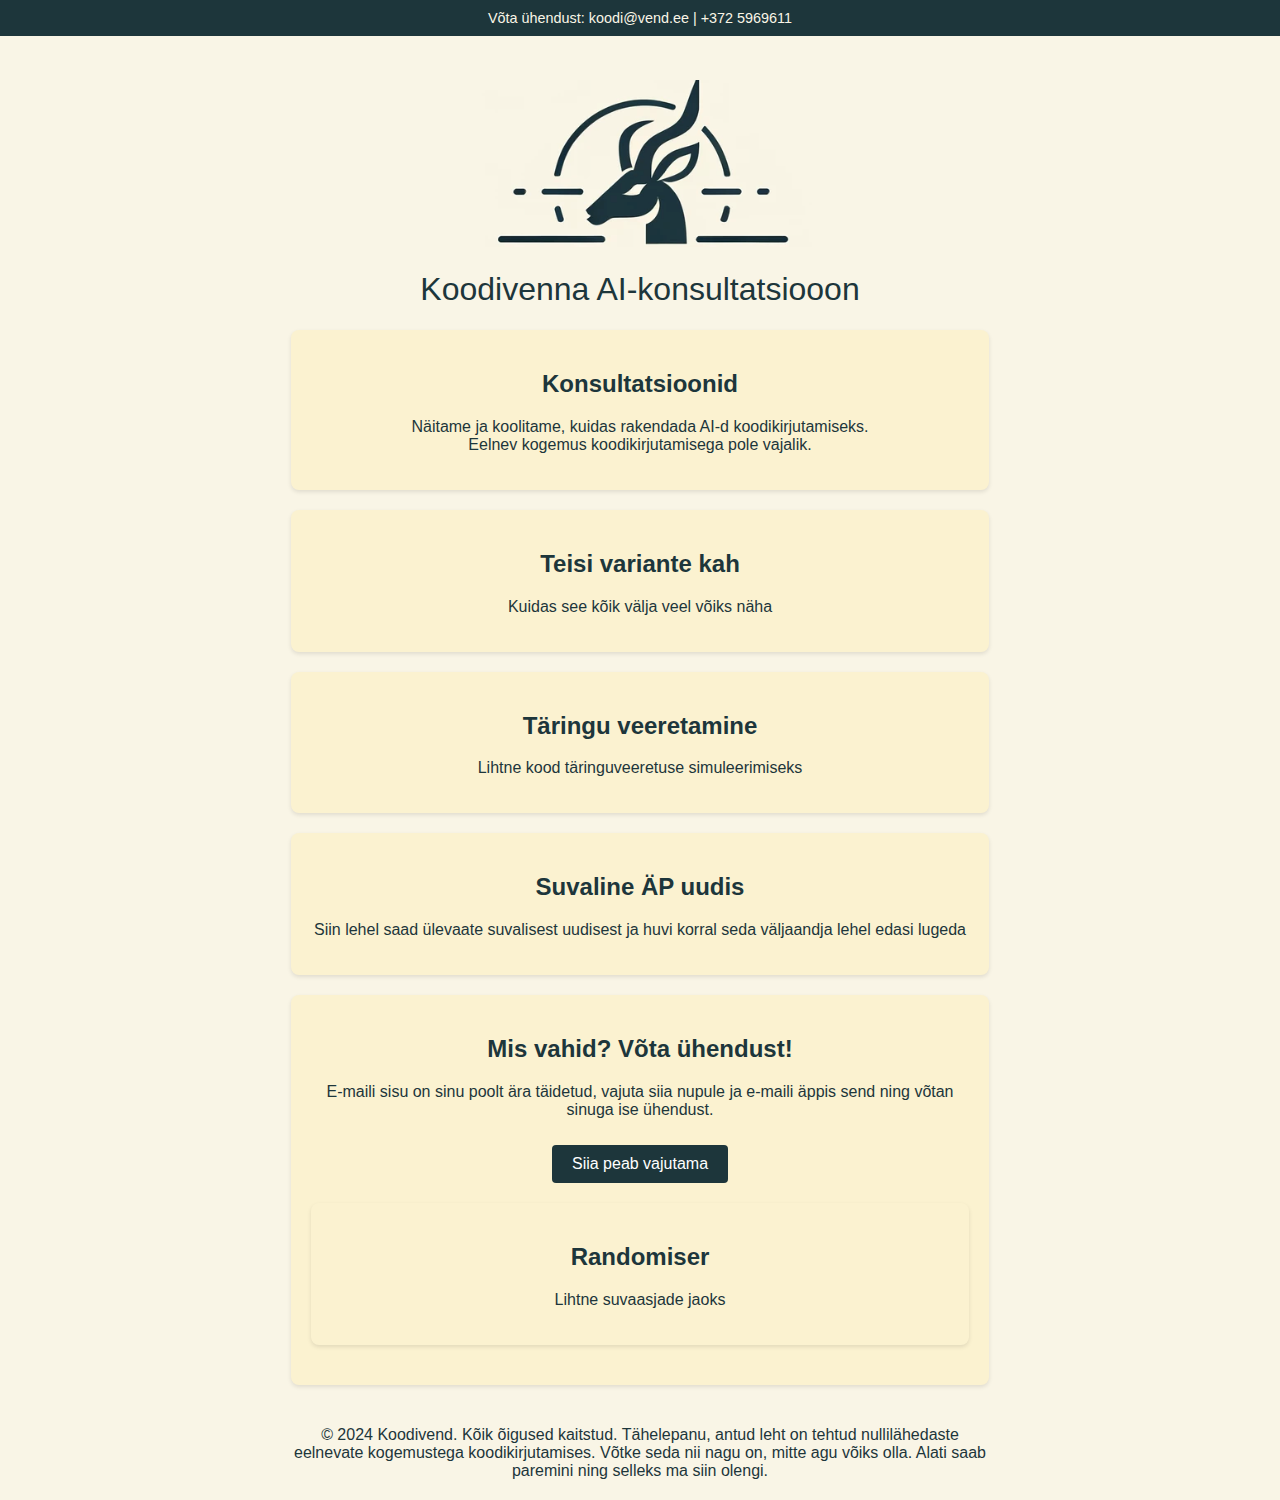
==== index.html @ 5a173334 "enlish" ====
<!DOCTYPE html>
<html lang="en">
<head>
    <meta charset="UTF-8">
    <meta name="viewport" content="width=device-width, initial-scale=1.0">
    <title>Koodivendd</title>
    <link rel="stylesheet" href="styles.css">
</head>
<body>
    <div class="page-wrapper">
    <div id="top-bar-placeholder"></div>
    <div id="header-placeholder"></div>
    <div class="container">
        <div class="content-block">
            <a href="content1.html">
                 <h2>Konsultatsioonid</h2>
                 <p>Näitame ja koolitame, kuidas rakendada AI-d koodikirjutamiseks.<br> Eelnev kogemus koodikirjutamisega pole vajalik.</br></p>
            </a>
        </div>
        <div class="content-block">
            <a href="content2.html">
                <h2>Teisi variante kah</h2>
                <p>Kuidas see kõik välja veel võiks näha</p>
            </a>
            </div>
            <div class="content-block">
                <a href="content3.html">
                    <h2>Täringu veeretamine</h2>
                    <p>Lihtne kood täringuveeretuse simuleerimiseks</p>
                </a>
            </div>
            <div class="content-block">
                <a href="content4.html">
                    <h2>Suvaline  ÄP uudis</h2>
                    <p>Siin lehel saad ülevaate suvalisest uudisest ja huvi korral seda väljaandja lehel edasi lugeda</p>
                </a>
                </div>
        <div class="content-block">
            <h2>Mis vahid? Võta ühendust!</h2>
            <p>E-maili sisu on sinu poolt ära täidetud, vajuta siia nupule ja e-maili äppis send ning võtan sinuga ise ühendust.</p>
            <a href="mailto:allarsiir@live.com?subject=p%C3%A4ring%20koodivennale&body=tere,%20r%C3%A4%C3%A4gime%20l%C3%A4hemalt%20koolituse%20v%C3%B5imalusest.">
                <button type="button">Siia peab vajutama</button>
            </a>
            <div class="content-block">
                <a href="content5.html">
                    <h2>Randomiser</h2>
                    <p>Lihtne suvaasjade jaoks</p>
                </a>
            </div>
        </div>
    </div>
</div>
    <div id="bottom-bar-placeholder"></div>
    <script src="top-bar-scroll.js"></script>
</body>
</html>
---- styles.css ----
html, body {
    font-family: Gill Sans, sans-serif;
    margin: 0;
    padding: 0;
    background-color: #f9f5e6;
    color: #1d363b; /* Corrected font color */
    height: 100%; /* Ensure full height */
    display: flex;
    flex-direction: column;
    align-items: center;
}
body {
    min-height: 100vh; /* Ensure body takes full height */
    display: flex;
    flex-direction: column;
    justify-content: space-between; /* Ensure content is spaced with footer at the bottom */
}
.page-wrapper {
    display: flex;
    flex-direction: column;
    width: 100%;
    max-width: 700px;
    flex: 1;
    align-items: center;
    margin-top: 20px; /* Offset for fixed top bar */
}
.top-bar {
    width: 100%;
    background-color: #1d363b;
    color: #f9f5e6;
    padding: 10px 0;
    text-align: center;
    font-size: 0.9em;
    position: fixed;
    top: 0;
    left: 0;
    z-index: 1000; /* Ensure it stays on top */
    box-sizing: border-box;
    transition: transform 0.3s ease-in-out; /* Smooth hide/show transition */
}

.top-bar.hidden {
    transform: translateY(-100%); /* Hide the top bar by moving it up */
}

.top-bar .contact-info a {
    color: #ffffff;
    text-decoration: none;
}

.header-container {
    width: 100%;
    max-width: 700px;
    background-color: #f9f5e6;
    padding: 20px;
    box-sizing: border-box;
    text-align: center;
    margin-top: 40px; /* Add margin to account for fixed top bar */
}

.logo {
    max-width: 100%;
    height: auto;
    margin: 0 auto;
}

.title {
    font-size: 2em;
    margin: 1px 0;
    margin-top: 20px;
}

.container {
    width: 100%;
    max-width: 700px;
    background-color: #f9f5e6;
    padding: 1px;
    box-sizing: border-box;
    text-align: center;
    margin-top: -20px; /* Adjust spacing as needed */
}

.content-block {
    margin: 20px 0;
    padding: 20px;
    background-color: #fbf2d0;
    border-radius: 8px;
    box-shadow: 0 2px 4px rgba(0, 0, 0, 0.1);
    text-align: center;
}

.content-block h2, .content-block p {
    text-align: center;
}

.content-block a {
    color: inherit; /* Inherit the text color */
    text-decoration: none; /* Remove underline from link */
}

.content-block a:hover {
    text-decoration: underline; /* Underline on hover */
}

.content-block a:visited {
    text-decoration: none; /* Ensure visited links do not have an underline */
}

/* Button Styles */
button, a button {
    margin-top: 10px;
    padding: 10px 20px;
    background-color: #1d363b !important;
    color: #ffffff !important;
    border: none !important;
    border-radius: 4px !important;
    cursor: pointer !important;
    font-size: 1em !important;
}

button:hover, a button:hover {
    background-color: #34495e !important;
}

/* Bottom Bar Styles */
.bottom-bar {
    width: 100%;
    max-width: 700px;
    background-color: #f9f5e6;
    color: #1d363b;
    text-align: center;
    padding: 20px 0;
    box-sizing: border-box;
    margin-top: auto; /* Pushes the bottom bar to the bottom */
}

.bottom-bar-container {
    width: 100%;
    max-width: 700px;
    margin: 0 auto;
    text-align: center;
}

/* Add these styles at the end of your styles.css */

/* Special styles for content2.html */
.special-content-block {
    display: flex;
    flex-direction: column; /* Change to column to stack the menu on top */
    padding: 20px;
    background-color: #fbf2d0;
    border-radius: 8px;
    box-shadow: 0 2px 4px rgba(0, 0, 0, 0.1);
    text-align: left; /* Align content to the left */
}

.special-content-block .category-menu {
    display: flex; /* Align buttons horizontally */
    justify-content: space-between;
    margin-bottom: 20px; /* Space between menu and content */
    width: 100%;
}

.special-content-block .category-menu ul {
    list-style: none;
    padding: 0;
    margin: 0;
    width: 100%;
    display: flex; /* Align list items horizontally */
    justify-content: space-between;
}

.special-content-block .category-menu li {
    flex: 1; /* Each list item takes equal space */
    margin-right: 10px; /* Space between buttons */
}

.special-content-block .category-menu li:last-child {
    margin-right: 0; /* Remove right margin for the last item */
}
.special-content-block .category-menu a {
    display: block;
    padding: 10px 15px;
    text-align: center;
    background-color: #e6d3a9; /* A darker shade of the content block background */
    color: #1d363b;
    text-decoration: none;
    font-weight: bold;
    border-radius: 4px;
    transition: background-color 0.3s, color 0.3s; /* Smooth transition for hover effect */
    width: 100%;
    box-sizing: border-box;
}

.special-content-block .category-menu a:hover {
    background-color: #1d363b; /* Turn background to dark */
    color: #ffffff; /* Turn text to white */
}

.special-content-block .category-content {
    flex: 1; /* Take the remaining space */
}
/* Styles for the special content block category menu buttons */
.special-content-block .category-menu ul {
    list-style: none;
    padding: 0;
    margin: 0;
    width: 100%;
    display: flex; /* Align list items horizontally */
    justify-content: space-between;
}

.special-content-block .category-menu li {
    flex: 1; /* Each list item takes equal space */
    margin-right: 10px; /* Space between buttons */
}

.special-content-block .category-menu a {
    display: block;
    padding: 10px 15px;
    background-color: #e6d3a9; /* A darker shade of the content block background */
    color: #1d363b;
    text-decoration: none;
    font-weight: bold;
    border-radius: 4px;
    transition: background-color 0.3s, color 0.3s; /* Smooth transition for hover effect */
}

.special-content-block .category-menu a:hover {
    background-color: #1d363b; /* Turn background to dark */
    color: #ffffff; /* Turn text to white */
}
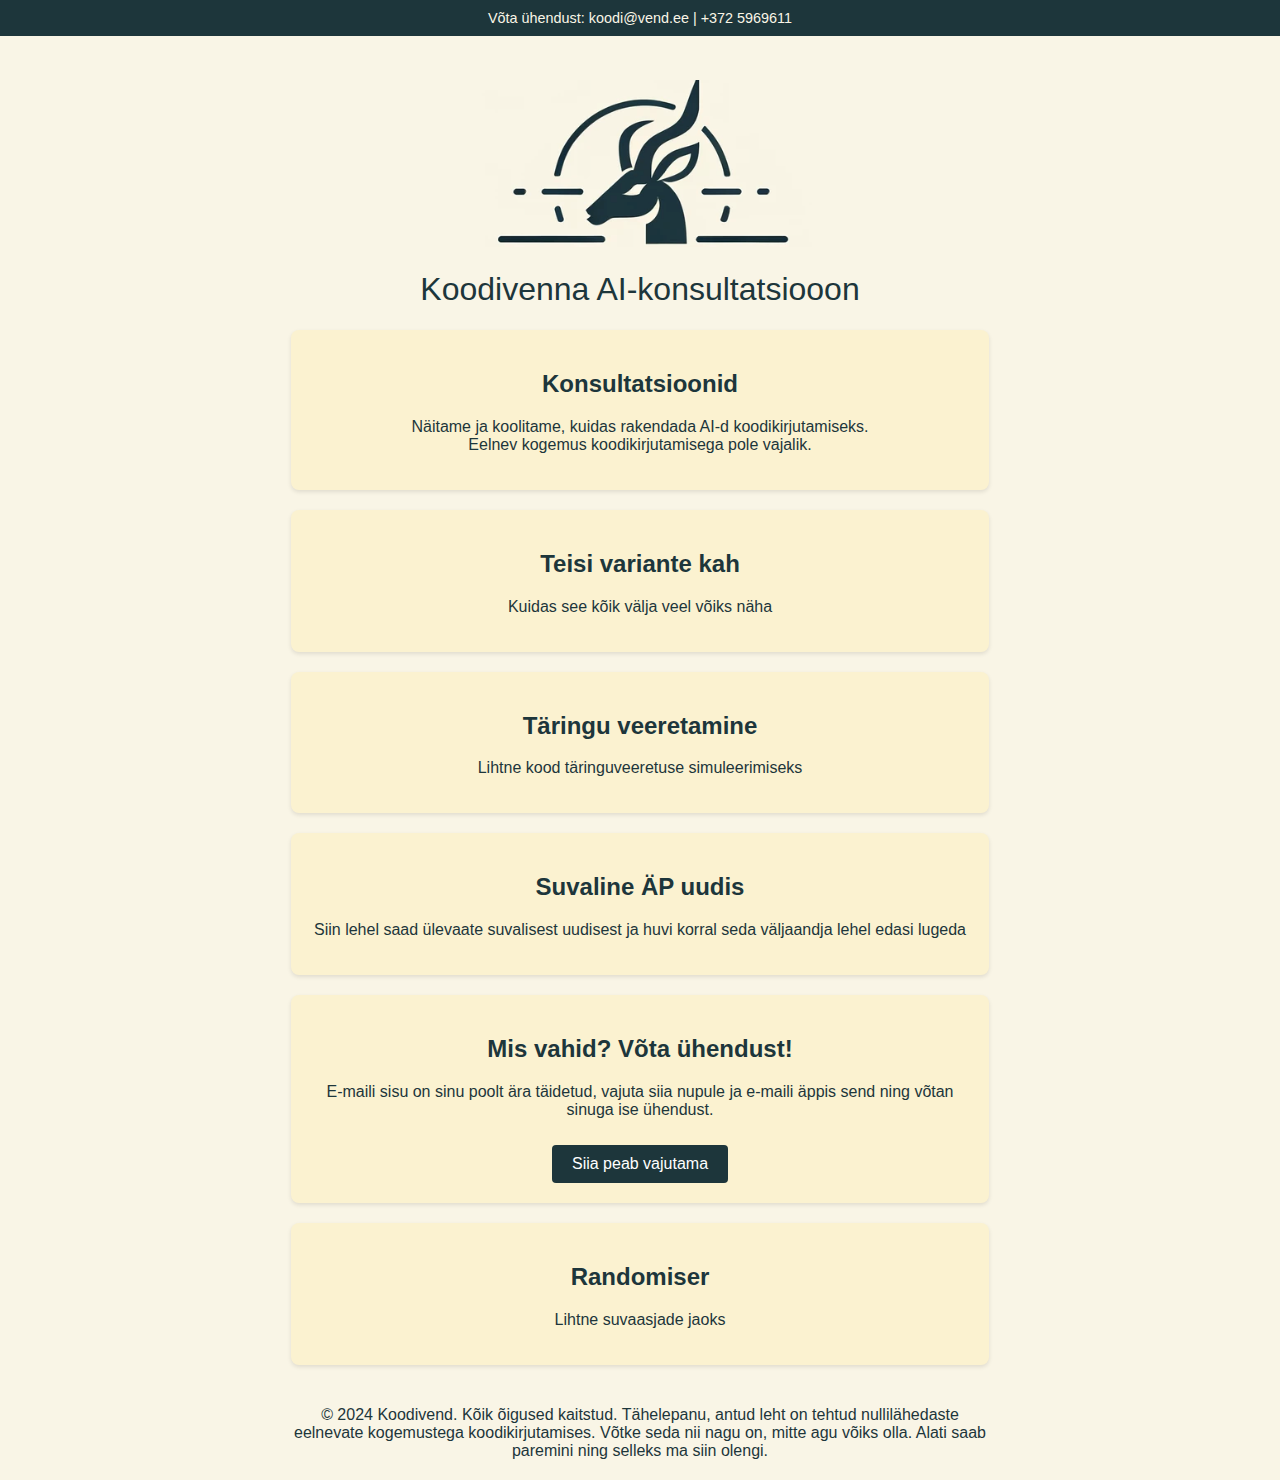
==== commit 8bb4364d: "Update index.html" ====
--- a/index.html
+++ b/index.html
@@ -41,12 +41,13 @@
             <a href="mailto:allarsiir@live.com?subject=p%C3%A4ring%20koodivennale&body=tere,%20r%C3%A4%C3%A4gime%20l%C3%A4hemalt%20koolituse%20v%C3%B5imalusest.">
                 <button type="button">Siia peab vajutama</button>
             </a>
+        </div>
             <div class="content-block">
                 <a href="content5.html">
                     <h2>Randomiser</h2>
                     <p>Lihtne suvaasjade jaoks</p>
                 </a>
-            </div>
+            
         </div>
     </div>
 </div>
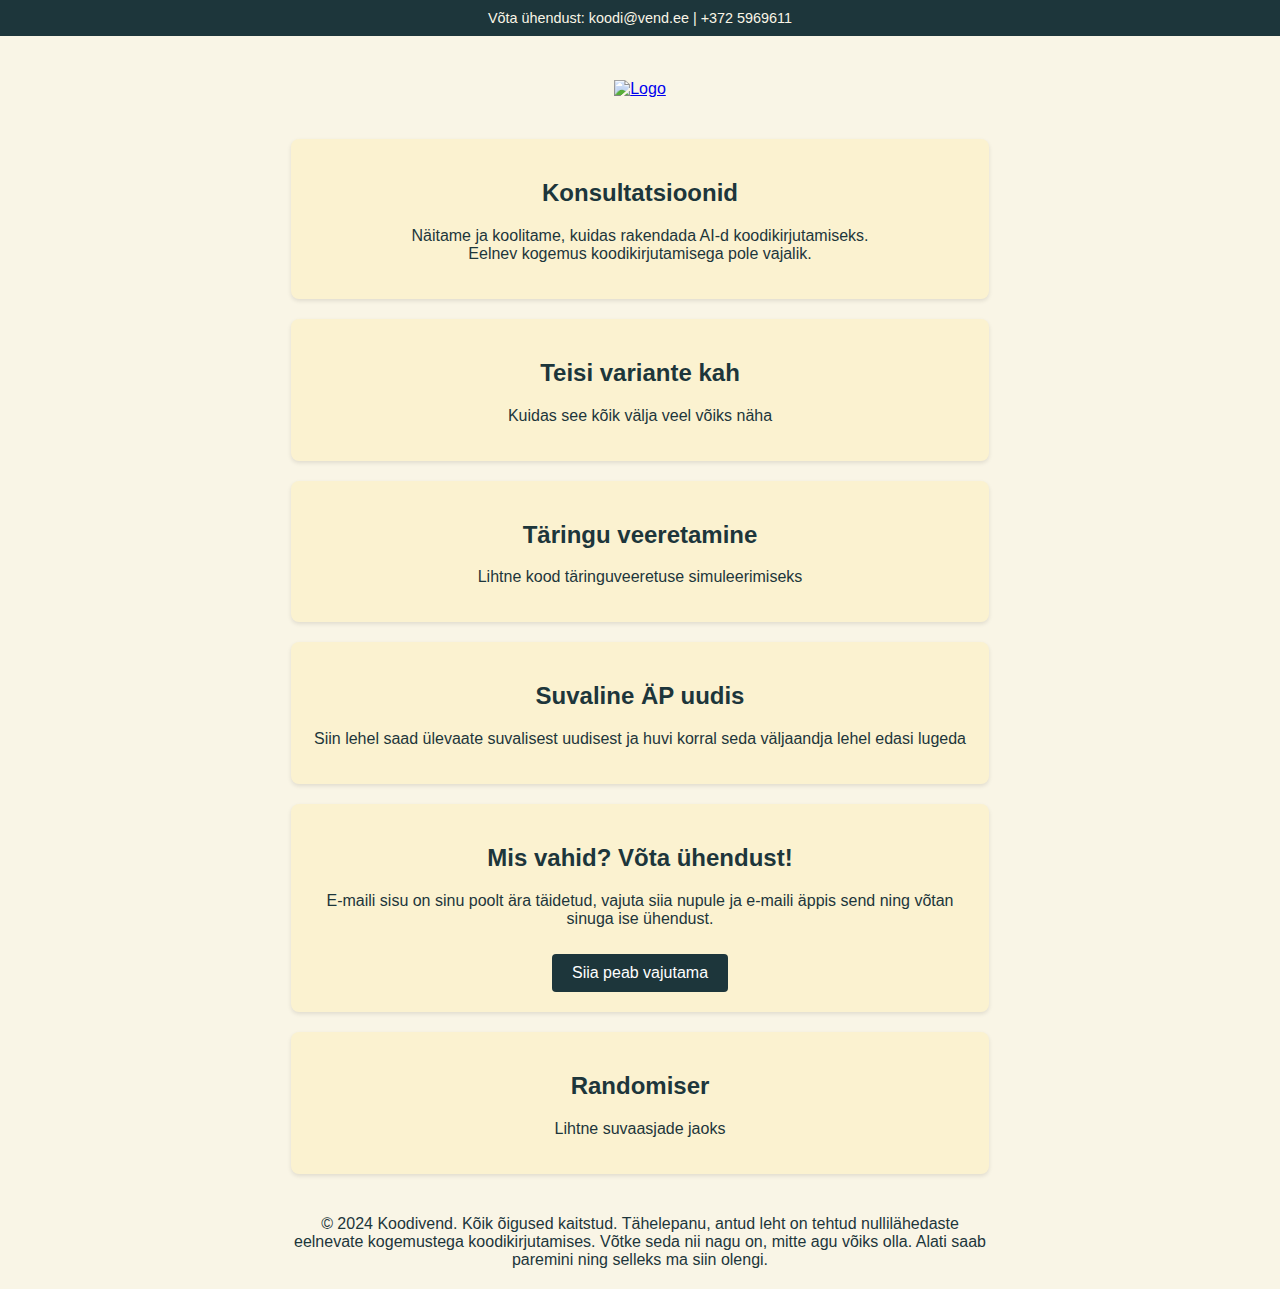
==== commit 8d8efea4: "Update index.html" ====
--- a/index.html
+++ b/index.html
@@ -3,7 +3,7 @@
 <head>
     <meta charset="UTF-8">
     <meta name="viewport" content="width=device-width, initial-scale=1.0">
-    <title>Koodivendd</title>
+    <title>koodivend</title>
     <link rel="stylesheet" href="styles.css">
 </head>
 <body>
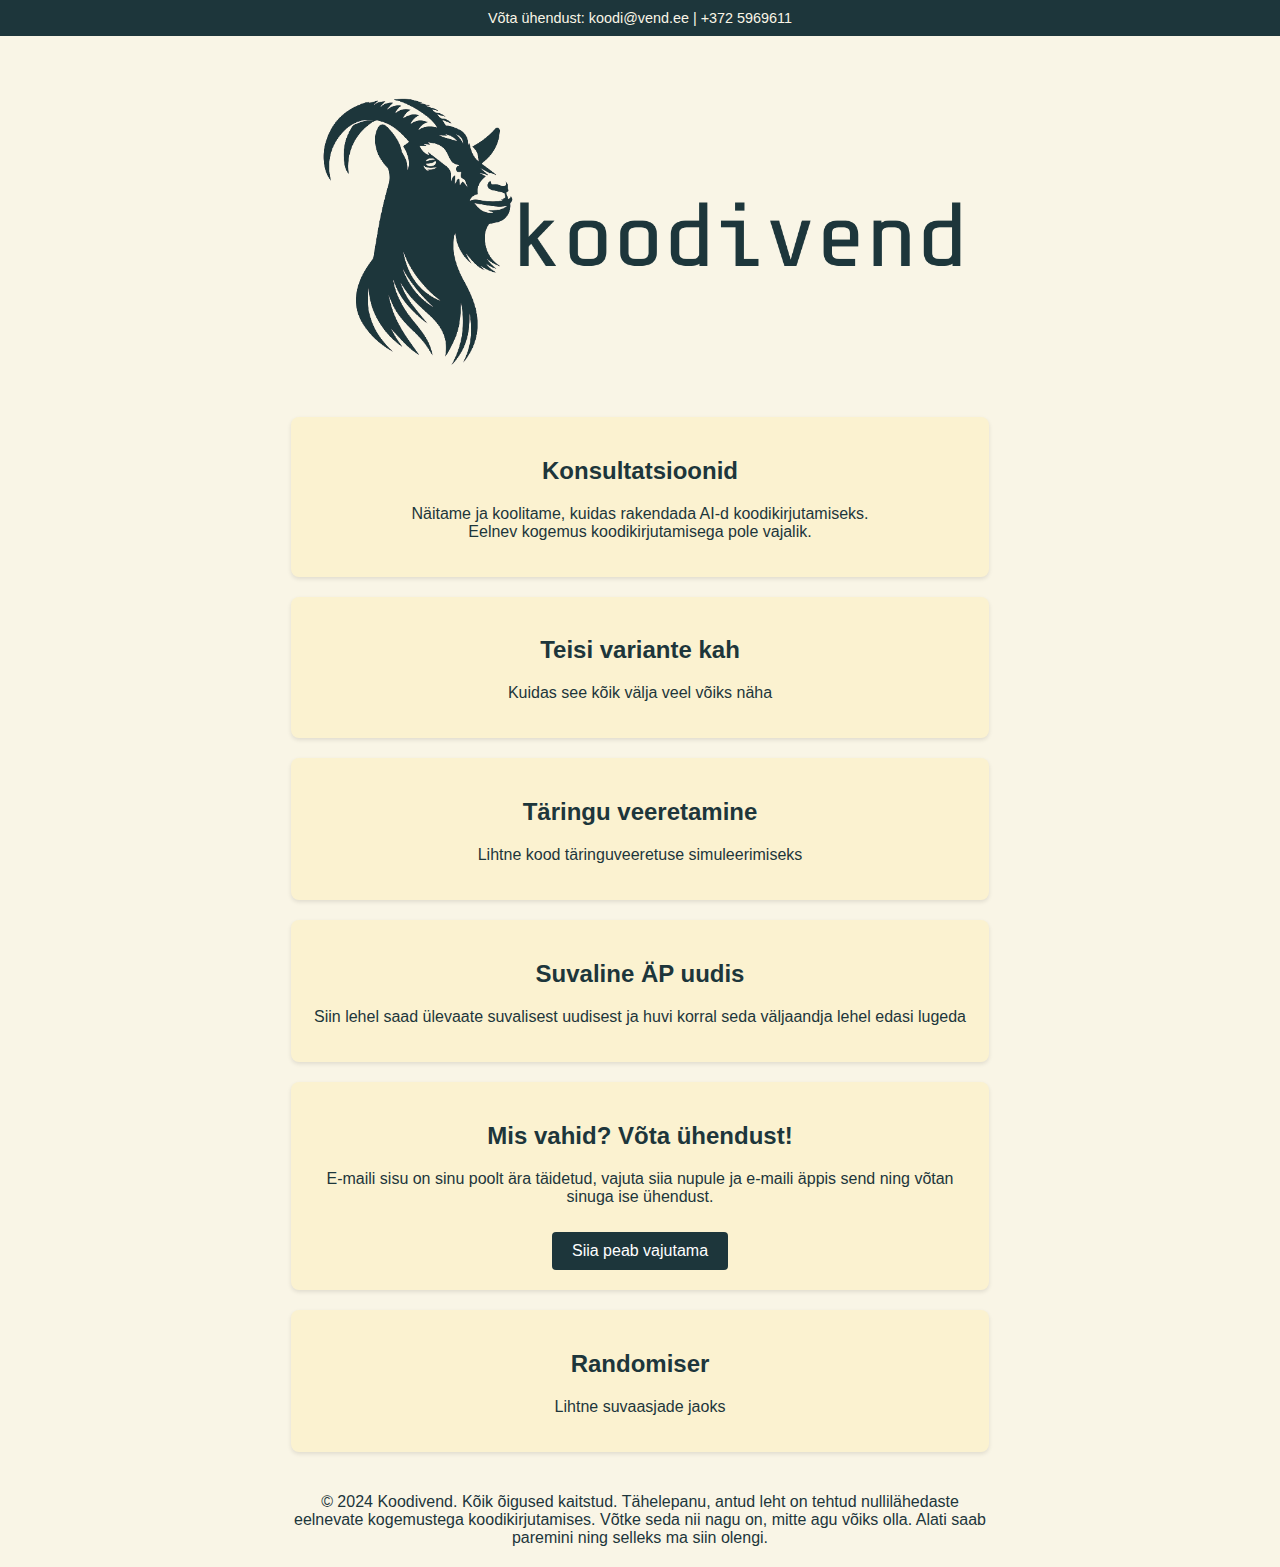
==== commit eee97d48: "favicon" ====
--- a/index.html
+++ b/index.html
@@ -5,6 +5,7 @@
     <meta name="viewport" content="width=device-width, initial-scale=1.0">
     <title>koodivend</title>
     <link rel="stylesheet" href="styles.css">
+    <link rel="icon" href="images/favicon.png" type="image/png">
 </head>
 <body>
     <div class="page-wrapper">
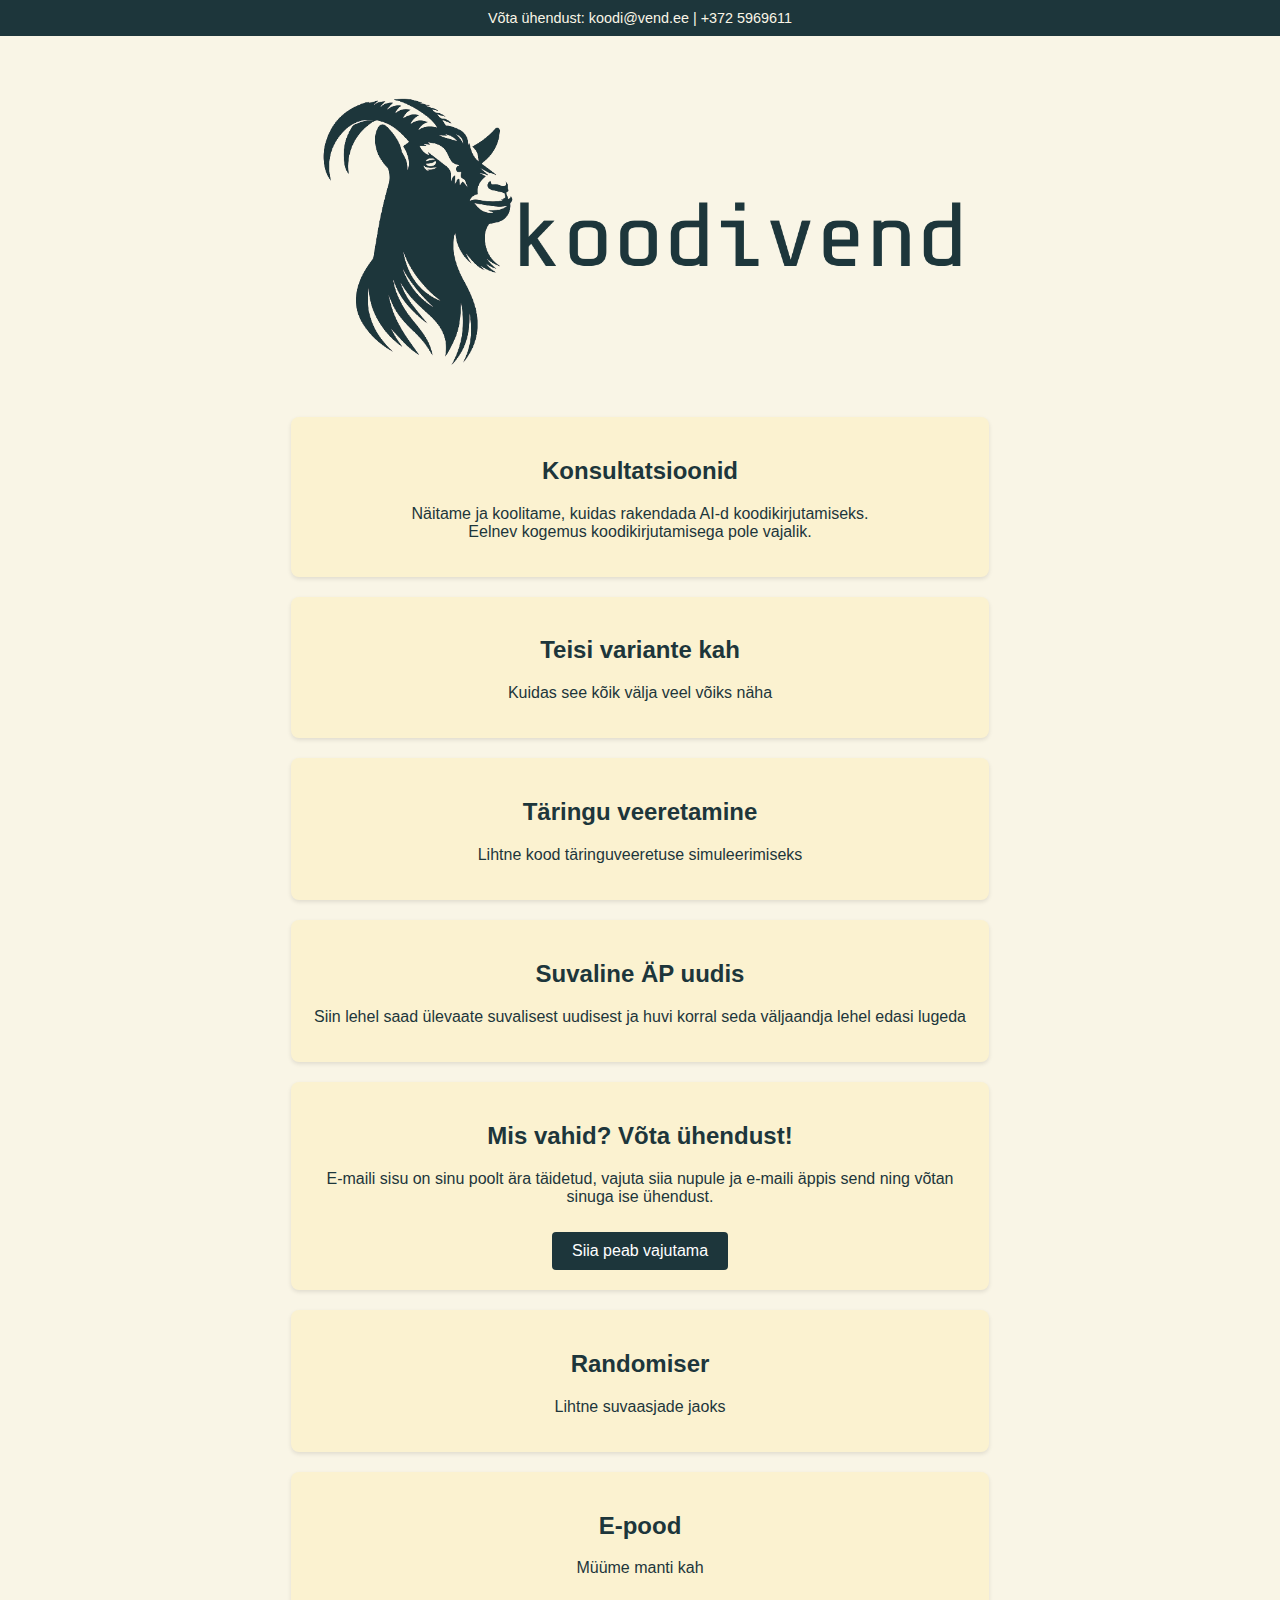
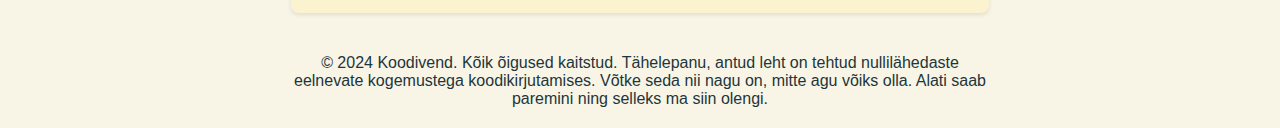
==== commit 00184ed0: "pood" ====
--- a/index.html
+++ b/index.html
@@ -5,7 +5,7 @@
     <meta name="viewport" content="width=device-width, initial-scale=1.0">
     <title>koodivend</title>
     <link rel="stylesheet" href="styles.css">
-    <link rel="icon" href="images/favicon.png" type="image/png">
+    <link rel="icon" href="images/favicon3.png" type="image/png">
 </head>
 <body>
     <div class="page-wrapper">
@@ -48,8 +48,13 @@
                     <h2>Randomiser</h2>
                     <p>Lihtne suvaasjade jaoks</p>
                 </a>
-            
         </div>
+            <div class="content-block">
+                <a href="content6.html">
+                    <h2>E-pood</h2>
+                <p>Müüme manti kah</p>
+            </a>
+    </div>
     </div>
 </div>
     <div id="bottom-bar-placeholder"></div>
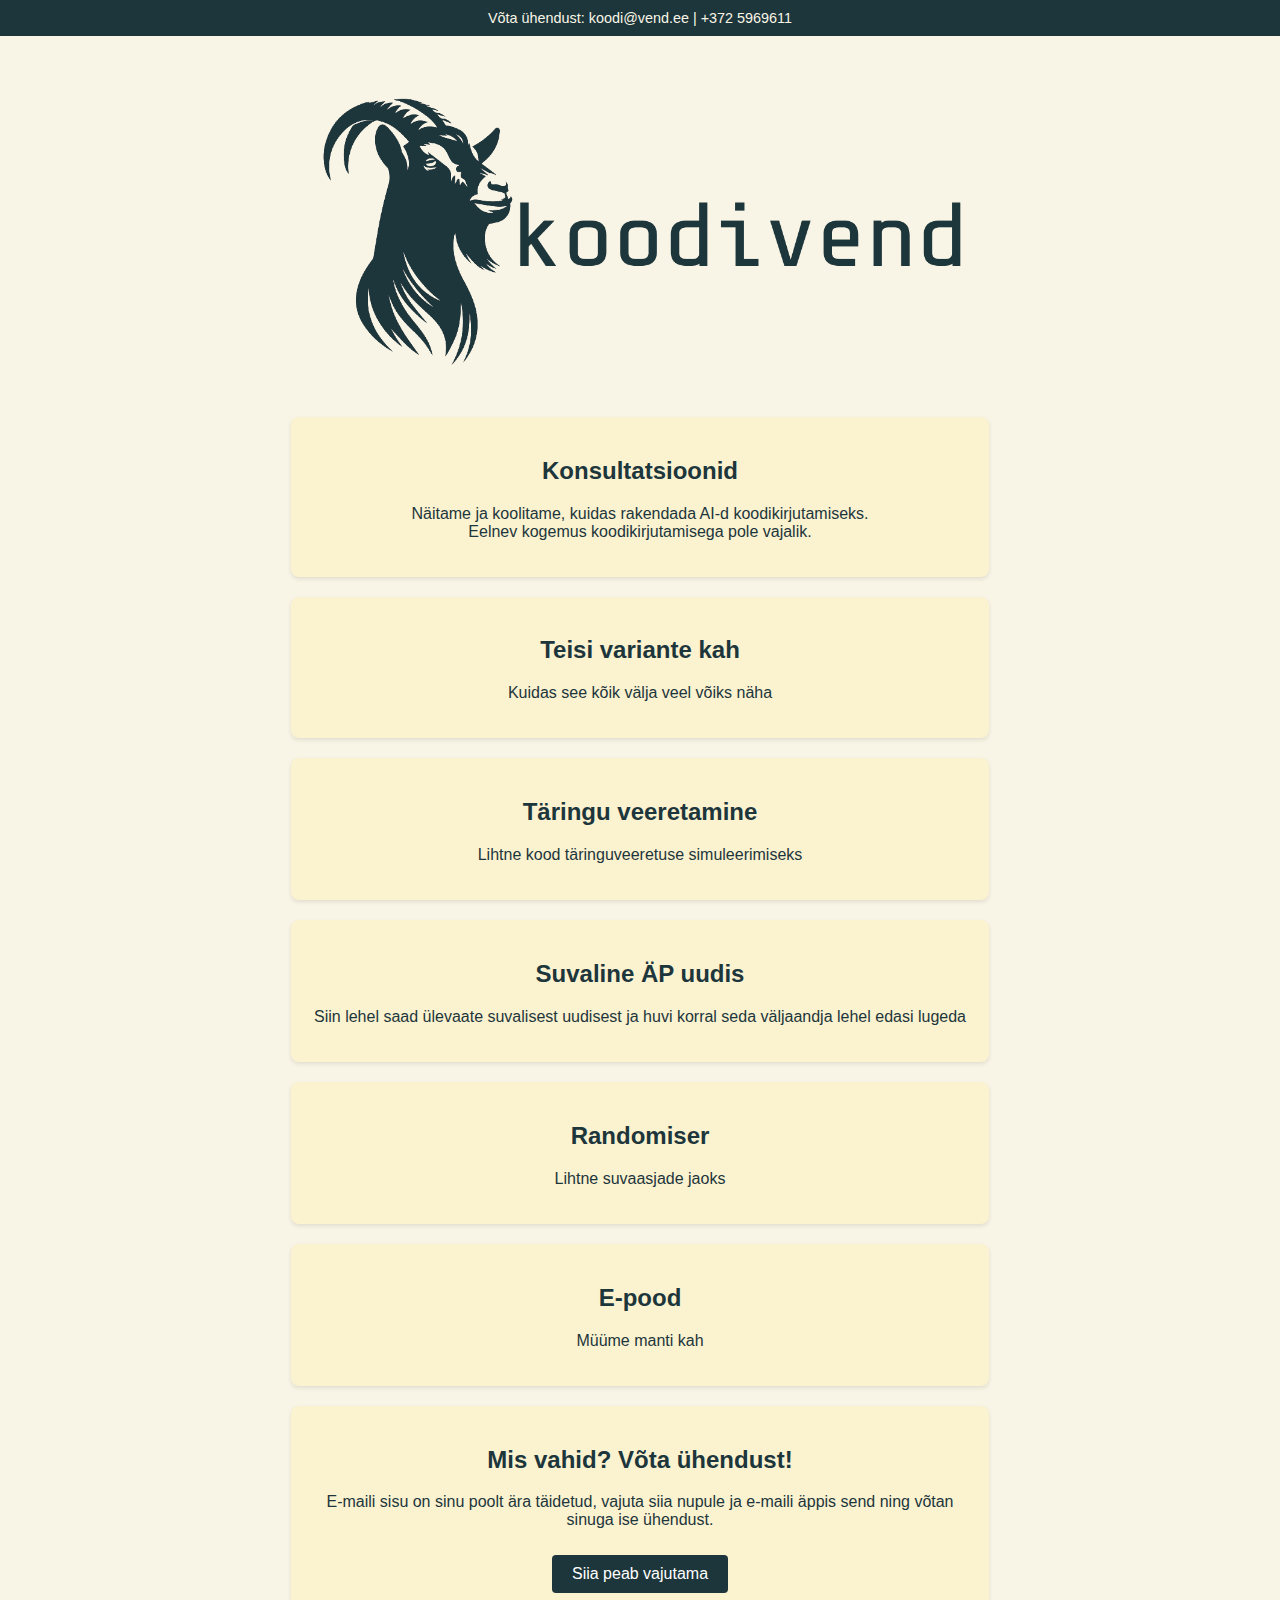
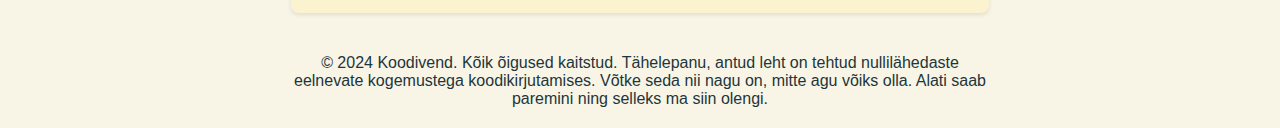
==== commit 2b77b2f9: "Update index.html" ====
--- a/index.html
+++ b/index.html
@@ -36,13 +36,6 @@
                     <p>Siin lehel saad ülevaate suvalisest uudisest ja huvi korral seda väljaandja lehel edasi lugeda</p>
                 </a>
                 </div>
-        <div class="content-block">
-            <h2>Mis vahid? Võta ühendust!</h2>
-            <p>E-maili sisu on sinu poolt ära täidetud, vajuta siia nupule ja e-maili äppis send ning võtan sinuga ise ühendust.</p>
-            <a href="mailto:allarsiir@live.com?subject=p%C3%A4ring%20koodivennale&body=tere,%20r%C3%A4%C3%A4gime%20l%C3%A4hemalt%20koolituse%20v%C3%B5imalusest.">
-                <button type="button">Siia peab vajutama</button>
-            </a>
-        </div>
             <div class="content-block">
                 <a href="content5.html">
                     <h2>Randomiser</h2>
@@ -55,6 +48,13 @@
                 <p>Müüme manti kah</p>
             </a>
     </div>
+    <div class="content-block">
+        <h2>Mis vahid? Võta ühendust!</h2>
+        <p>E-maili sisu on sinu poolt ära täidetud, vajuta siia nupule ja e-maili äppis send ning võtan sinuga ise ühendust.</p>
+        <a href="mailto:allarsiir@live.com?subject=p%C3%A4ring%20koodivennale&body=tere,%20r%C3%A4%C3%A4gime%20l%C3%A4hemalt%20koolituse%20v%C3%B5imalusest.">
+            <button type="button">Siia peab vajutama</button>
+        </a>
+    </div>
     </div>
 </div>
     <div id="bottom-bar-placeholder"></div>
--- a/styles.css
+++ b/styles.css
@@ -229,4 +229,29 @@
 .special-content-block .category-menu a:hover {
     background-color: #1d363b; /* Turn background to dark */
     color: #ffffff; /* Turn text to white */
+}
+
+.container {
+    position: relative; /* Ensure the container is the reference point for the cart button */
+}
+
+.cart-container {
+    top: 10px;
+    right: 10px;
+}
+
+.cart-link {
+    display: inline-block;
+    padding: 10px 15px;
+    background-color: #1d363b;
+    color: #ffffff;
+    border: none;
+    border-radius: 4px;
+    text-decoration: none;
+    font-weight: normal;
+    transition: background-color 0.3s ease-in-out;
+}
+
+.cart-link:hover {
+    background-color: #34495e;
 }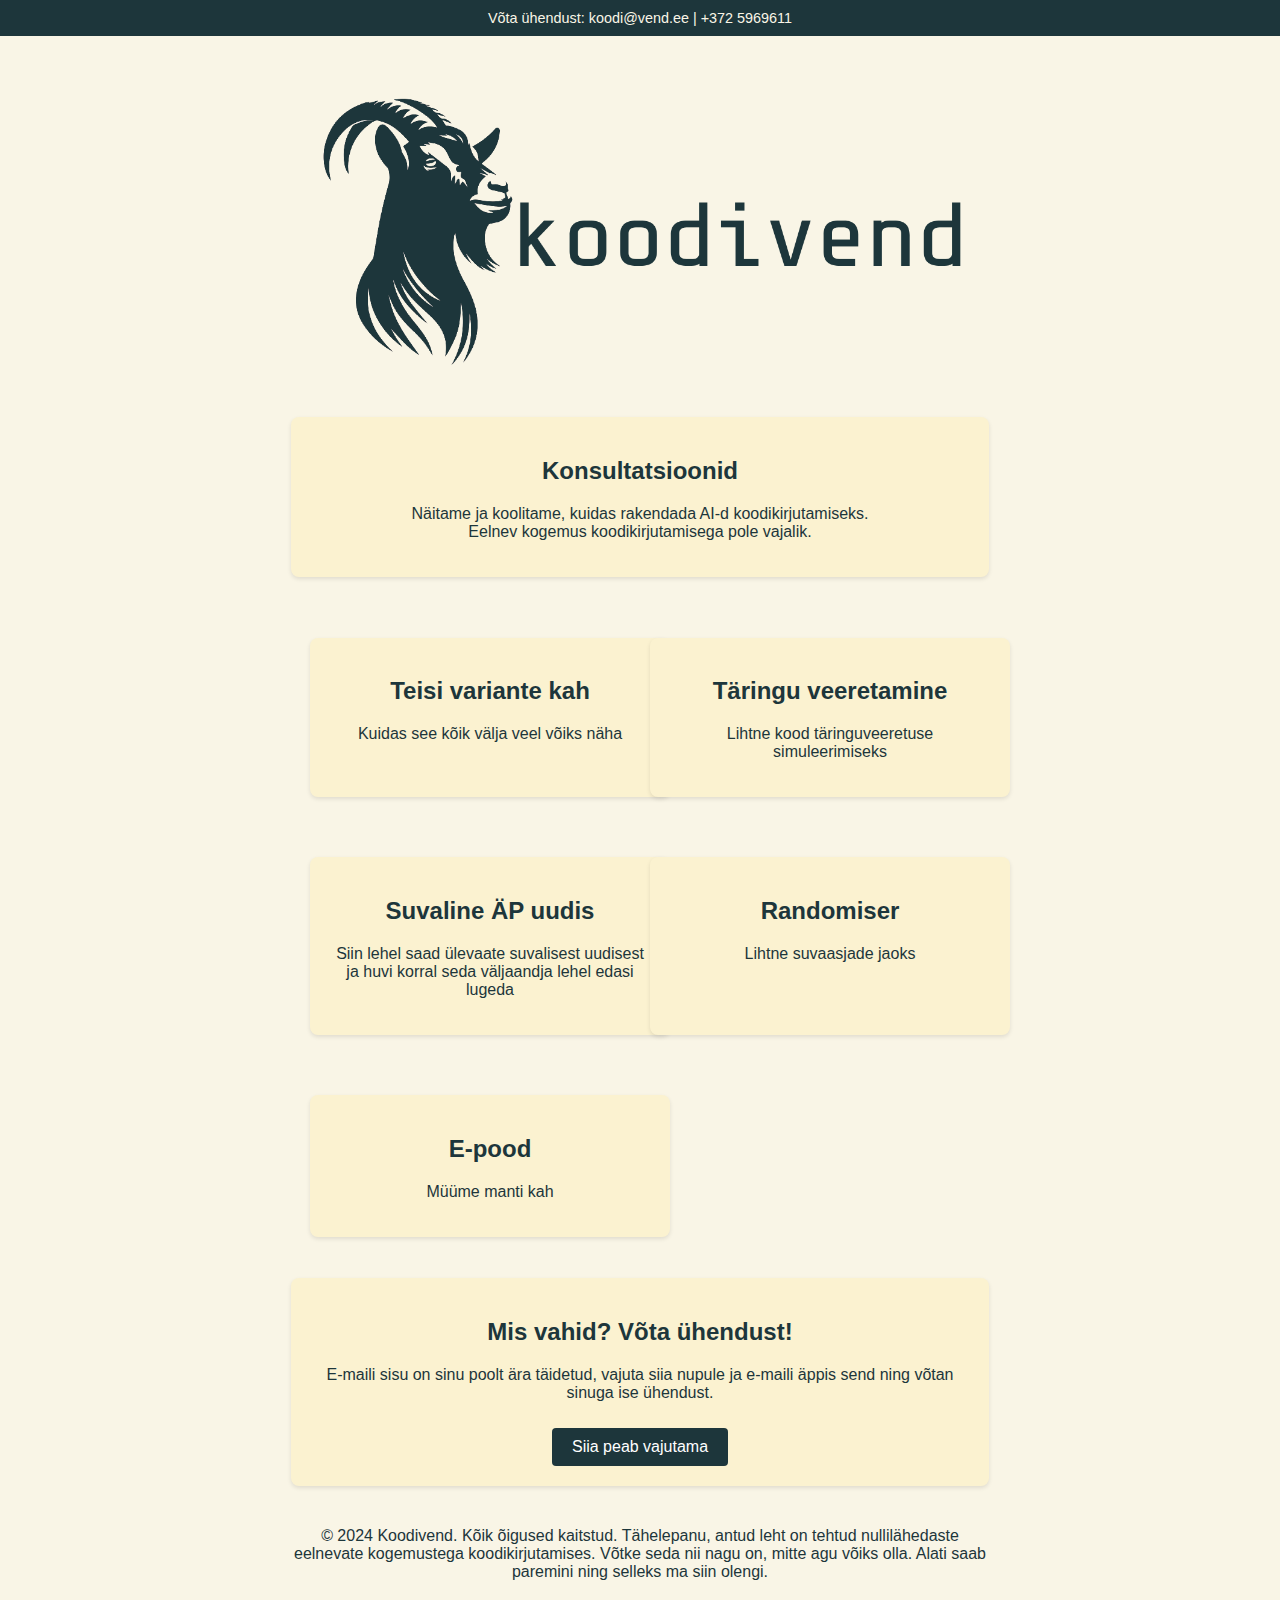
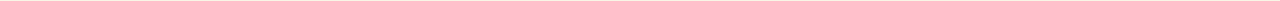
==== commit 1924e208: "grid" ====
--- a/index.html
+++ b/index.html
@@ -18,6 +18,8 @@
                  <p>Näitame ja koolitame, kuidas rakendada AI-d koodikirjutamiseks.<br> Eelnev kogemus koodikirjutamisega pole vajalik.</br></p>
             </a>
         </div>
+    </div>
+    <div class="grid-container">
         <div class="content-block">
             <a href="content2.html">
                 <h2>Teisi variante kah</h2>
@@ -48,6 +50,8 @@
                 <p>Müüme manti kah</p>
             </a>
     </div>
+</div>
+<div class="container">
     <div class="content-block">
         <h2>Mis vahid? Võta ühendust!</h2>
         <p>E-maili sisu on sinu poolt ära täidetud, vajuta siia nupule ja e-maili äppis send ning võtan sinuga ise ühendust.</p>
--- a/styles.css
+++ b/styles.css
@@ -78,6 +78,21 @@
     box-sizing: border-box;
     text-align: center;
     margin-top: -20px; /* Adjust spacing as needed */
+}
+
+/* Grid container styles */
+.grid-container {
+    display: grid;
+    grid-template-columns: repeat(auto-fill, minmax(300px, 1fr));
+    gap: 20px; /* Adjust the gap between items as needed */
+    background-color: #f9f5e6;
+    padding: 20px;
+    box-sizing: border-box;
+    text-align: center;
+}
+
+.grid-container .content-block {
+    width: 100%;
 }
 
 .content-block {
